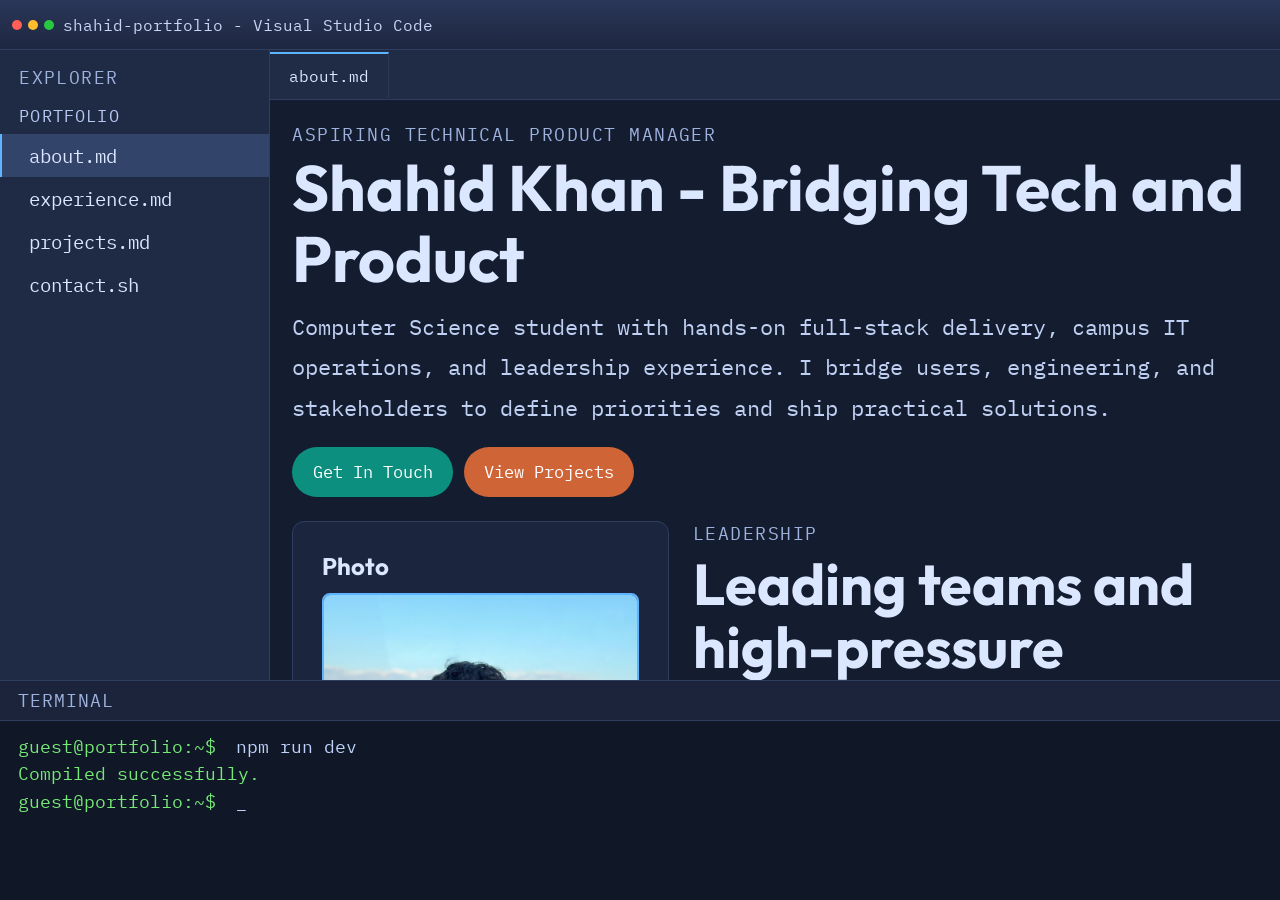
==== index.html @ 0baa0e64 "reformat" ====
<!doctype html>
<html lang="en">
  <head>
    <meta charset="UTF-8" />
    <meta name="viewport" content="width=device-width, initial-scale=1.0" />
    <title>about.md | Shahid Khan</title>
    <meta name="description" content="About Shahid Khan." />
    <link rel="preconnect" href="https://fonts.googleapis.com" />
    <link rel="preconnect" href="https://fonts.gstatic.com" crossorigin />
    <link
      href="https://fonts.googleapis.com/css2?family=Outfit:wght@400;500;700;800&family=IBM+Plex+Mono:wght@400;500&display=swap"
      rel="stylesheet"
    />
    <link rel="stylesheet" href="assets/css/main.css" />
  </head>
  <body>
    <div class="ide-bg" aria-hidden="true"></div>

    <div class="app-shell">
      <header class="title-bar">
        <div class="title-meta">
          <div class="window-dots" aria-hidden="true"><span></span><span></span><span></span></div>
          <p class="title-text">shahid-portfolio - Visual Studio Code</p>
        </div>
        <button class="explorer-toggle" id="explorerToggle" aria-label="Toggle explorer">Explorer</button>
      </header>

      <div class="workbench">
        <aside class="explorer" id="explorerPanel" aria-label="File explorer">
          <p class="explorer-header">Explorer</p>
          <p class="explorer-group">portfolio</p>
          <ul class="explorer-list">
            <li><a class="explorer-link" data-cmd="cat about.md" href="index.html">about.md</a></li>
            <li><a class="explorer-link" data-cmd="cat experience.md" href="experience.html">experience.md</a></li>
            <li><a class="explorer-link" data-cmd="cat projects.md" href="projects.html">projects.md</a></li>
            <li><a class="explorer-link" data-cmd="cat contact.sh" href="contact.html">contact.sh</a></li>
          </ul>
        </aside>

        <main class="editor">
          <div class="editor-tabs">
            <div class="editor-tab">about.md</div>
          </div>

          <div class="editor-content reveal">
            <p class="eyebrow">Aspiring Technical Product Manager</p>
            <h1>Shahid Khan - Bridging Tech and Product</h1>
            <p class="intro-text">
              Computer Science student with hands-on full-stack delivery, campus IT operations, and leadership experience.
              I bridge users, engineering, and stakeholders to define priorities and ship practical solutions.
            </p>

            <div class="hero-actions">
              <a class="btn btn-primary explorer-link" data-cmd="open contact.sh" href="contact.html">Get In Touch</a>
              <a class="btn btn-secondary explorer-link" data-cmd="open projects.md" href="projects.html">View Projects</a>
            </div>

            <div class="about-grid" style="margin-top: 1.5rem;">
              <!-- Left Column: Photo and Quick Snapshot -->
              <div class="about-left">
                <article class="hero-card photo-card">
                  <h3>Photo</h3>
                  <div class="photo-placeholder">
                    <img src="assets/images/professionalpfp.jpg" alt="Shahid Khan" />
                  </div>
                </article>

                <article class="hero-card" style="margin-top: 1.2rem;">
                  <h3>Quick Snapshot</h3>
                  <ul>
                    <li><strong>Location:</strong> New Paltz, NY</li>
                    <li><strong>Email:</strong> mrshahid2005@gmail.com</li>
                    <li><strong>Focus:</strong> Product and Project Management</li>
                    <li><strong>Strength:</strong> Cross-functional leadership</li>
                  </ul>
                </article>
              </div>

              <!-- Right Column: Leadership -->
              <div class="about-right">
                <div class="section-head">
                  <p class="eyebrow">Leadership</p>
                  <h2>Leading teams and high-pressure operations</h2>
                </div>

                <div class="card-grid two-up">
                  <article class="panel">
                    <h3>Muslim Student Association (MSA) - President</h3>
                    <p>Jan 2025 - Present</p>
                    <ul>
                      <li>Lead executive board operations, planning, and campus outreach.</li>
                      <li>Secured funding and organized initiatives including Charity Week.</li>
                    </ul>
                  </article>

                  <article class="panel">
                    <h3>First Aid Rescue Squad - EMS Volunteer</h3>
                    <p>Aug 2021 - Present</p>
                    <ul>
                      <li>Provide pre-hospital emergency care and patient stabilization support.</li>
                      <li>Coordinate with cross-functional responders during critical incidents.</li>
                    </ul>
                  </article>
                </div>
              </div>
            </div>
          </div>
        </main>
      </div>

      <section class="terminal">
        <div class="terminal-header">Terminal</div>
        <div class="terminal-content" id="terminalLog">
          <p><span class="prompt">guest@portfolio:~$</span> npm run dev</p>
          <p class="success">Compiled successfully.</p>
          <p><span class="prompt">guest@portfolio:~$</span> <span class="cursor">_</span></p>
        </div>
      </section>
    </div>

    <script src="assets/js/main.js"></script>
  </body>
</html>
---- assets/css/main.css ----
:root {
  --bg: #0f1422;
  --bg-2: #131a2d;
  --titlebar: #1e2740;
  --surface: #19233a;
  --surface-2: #1f2a44;
  --editor: #141c30;
  --terminal: #101827;
  --line: #2f3d61;
  --text: #dbe6ff;
  --muted: #9eb2de;
  --accent: #5fb4ff;
  --success: #77e877;
  --shadow: 0 22px 52px rgba(2, 6, 16, 0.5);
}

* {
  box-sizing: border-box;
}

html,
body {
  height: 100%;
}

body {
  margin: 0;
  font-family: "IBM Plex Mono", Consolas, monospace;
  color: var(--text);
  background:
    radial-gradient(circle at 12% 12%, #243357 0%, transparent 35%),
    radial-gradient(circle at 88% 88%, #173750 0%, transparent 30%),
    linear-gradient(155deg, var(--bg), var(--bg-2));
  overflow: hidden;
}

h1,
h2,
h3,
p,
ul {
  margin: 0;
}

.ide-bg {
  position: fixed;
  inset: 0;
  pointer-events: none;
  background: repeating-linear-gradient(
    to bottom,
    rgba(255, 255, 255, 0.02) 0,
    rgba(255, 255, 255, 0.02) 1px,
    transparent 2px,
    transparent 4px
  );
  z-index: -1;
}

.app-shell {
  width: 100vw;
  height: 100vh;
  margin: 0;
  display: grid;
  grid-template-rows: 50px 1fr 220px;
  border: none;
  border-radius: 0;
  overflow: hidden;
  box-shadow: none;
  background: var(--surface);
}

.title-bar {
  background: linear-gradient(180deg, #2a3759, var(--titlebar));
  border-bottom: 1px solid var(--line);
  display: flex;
  align-items: center;
  justify-content: space-between;
  padding: 0 12px;
}

.title-meta {
  display: flex;
  align-items: center;
  gap: 9px;
}

.window-dots {
  display: flex;
  gap: 6px;
}

.window-dots span {
  width: 10px;
  height: 10px;
  border-radius: 50%;
  display: inline-block;
}

.window-dots span:nth-child(1) {
  background: #ff5f56;
}

.window-dots span:nth-child(2) {
  background: #ffbd2e;
}

.window-dots span:nth-child(3) {
  background: #27c93f;
}

.title-text {
  font-size: 1rem;
  color: #c9d5f7;
}

.explorer-toggle {
  display: none;
  border: 1px solid var(--line);
  color: var(--text);
  background: #263455;
  border-radius: 8px;
  padding: 0.35rem 0.7rem;
  font: inherit;
}

.workbench {
  display: grid;
  grid-template-columns: 270px 1fr;
  min-height: 0;
}

.explorer {
  background: var(--surface-2);
  border-right: 1px solid var(--line);
  overflow-y: auto;
}

.explorer-header {
  padding: 1rem 1.2rem 0.56rem;
  font-size: 1.1rem;
  color: var(--muted);
  letter-spacing: 0.08em;
  text-transform: uppercase;
}

.explorer-group {
  padding: 0.44rem 1.2rem;
  font-size: 1.05rem;
  color: #b6c7f1;
  text-transform: uppercase;
  letter-spacing: 0.07em;
}

.explorer-list {
  list-style: none;
  padding: 0 0 0.5rem;
}

.explorer-link {
  display: block;
  padding: 0.56rem 1.2rem 0.56rem 1.7rem;
  color: var(--text);
  text-decoration: none;
  font-size: 1.2rem;
  border-left: 2px solid transparent;
  transition: background-color 150ms ease, border-color 150ms ease;
}

.explorer-link:hover {
  background: #2b395c;
}

.explorer-link.active {
  background: #33446b;
  border-left-color: var(--accent);
}

.editor {
  display: grid;
  grid-template-rows: 50px 1fr;
  min-width: 0;
  min-height: 0;
  background: var(--editor);
}

.editor-tabs {
  display: flex;
  align-items: center;
  border-bottom: 1px solid var(--line);
  background: #202b45;
}

.editor-tab {
  padding: 0.75rem 1.2rem;
  border-top: 2px solid var(--accent);
  border-right: 1px solid rgba(255, 255, 255, 0.06);
  font-size: 1rem;
}

.editor-content {
  overflow: auto;
  padding: 1.4rem;
}

.eyebrow {
  color: var(--muted);
  text-transform: uppercase;
  letter-spacing: 0.08em;
  font-size: 1.15rem;
  margin-bottom: 0.44rem;
}

h1,
h2 {
  font-family: "Outfit", "Segoe UI", sans-serif;
  line-height: 1.1;
  margin-bottom: 0.8rem;
}

h1 {
  font-size: clamp(2.5rem, 5vw, 4.25rem);
}

h2 {
  font-size: clamp(2.3rem, 4.5vw, 3.8rem);
}

.intro-text {
  font-size: 1.4rem;
  line-height: 1.8;
  color: #c0d0f2;
  margin-bottom: 1.2rem;
}

h3 {
  font-family: "Outfit", "Segoe UI", sans-serif;
  font-size: 1.5rem;
  margin-bottom: 0.7rem;
}

.lead,
.panel p {
  color: #c0d0f2;
  font-size: 1.4rem;
  line-height: 1.8;
}

.hero-grid,
.contact-wrap {
  display: grid;
  grid-template-columns: 1.2fr 0.8fr;
  gap: 1.2rem;
}

.about-grid {
  display: grid;
  grid-template-columns: 0.8fr 1.2fr;
  gap: 1.5rem;
}

.about-left {
  display: flex;
  flex-direction: column;
}

.about-right {
  display: flex;
  flex-direction: column;
}

.hero-actions {
  display: flex;
  flex-wrap: wrap;
  gap: 0.7rem;
  margin-top: 1.2rem;
}

.btn {
  text-decoration: none;
  border-radius: 999px;
  padding: 0.8rem 1.2rem;
  font-size: 1.05rem;
  border: 1px solid transparent;
}

.btn-primary {
  background: #0d8f7f;
  color: #fff;
}

.btn-secondary {
  background: #cf6537;
  color: #fff;
}

.hero-card,
.panel {
  border: 1px solid var(--line);
  border-radius: 12px;
  background: rgba(28, 39, 64, 0.9);
}

.hero-card {
  padding: 1.8rem;
}

.hero-card ul,
.panel ul {
  margin-top: 0.9rem;
  padding-left: 1.6rem;
}

.hero-card li,
.panel li {
  font-size: 1.2rem;
  line-height: 1.6;
  margin-bottom: 0.6rem;
}

.panel {
  padding: 2.2rem;
}

.panel p {
  font-size: 1.35rem;
  line-height: 1.8;
  margin-bottom: 0.8rem;
}

.section-head {
  margin-bottom: 1rem;
}

.photo-placeholder {
  width: 100%;
  aspect-ratio: 1;
  background: linear-gradient(135deg, #1f2a44 0%, #2f3d61 100%);
  border: 2px solid var(--accent);
  border-radius: 8px;
  display: flex;
  align-items: center;
  justify-content: center;
  overflow: hidden;
  margin-top: 0.8rem;
}

.photo-placeholder img {
  width: 100%;
  height: 100%;
  object-fit: cover;
  object-position: center;
}

.about-right .card-grid.two-up {
  grid-template-columns: 1fr;
}

.card-grid {
  display: grid;
  grid-template-columns: repeat(3, minmax(0, 1fr));
  gap: 1rem;
}

.card-grid.two-up {
  grid-template-columns: repeat(2, minmax(0, 1fr));
}

.skills {
  display: flex;
  flex-wrap: wrap;
  gap: 0.56rem;
}

.skills span {
  border: 1px solid var(--line);
  border-radius: 999px;
  padding: 0.4rem 0.75rem;
  font-size: 1rem;
  background: #1f2b45;
}

.contact-panel a {
  color: #7dc2ff;
}

/* Projects Dropdown Styles */
.projects-list {
  display: flex;
  flex-direction: column;
  gap: 1rem;
}

.project-item {
  border: 1px solid var(--line);
  border-radius: 12px;
  background: rgba(28, 39, 64, 0.9);
  overflow: hidden;
}

.project-header {
  width: 100%;
  display: flex;
  align-items: center;
  justify-content: space-between;
  padding: 1.6rem 1.8rem;
  border: none;
  background: rgba(28, 39, 64, 0.9);
  color: var(--text);
  font-family: "Outfit", "Segoe UI", sans-serif;
  font-size: 1.3rem;
  font-weight: 600;
  cursor: pointer;
  transition: background-color 200ms ease, color 200ms ease;
}

.project-header:hover {
  background: rgba(47, 61, 97, 0.9);
  color: var(--accent);
}

.winner-badge {
  display: inline-block;
  background: linear-gradient(135deg, #ffd700 0%, #ffed4e 100%);
  color: #1a1a1a;
  padding: 0.4rem 0.8rem;
  border-radius: 20px;
  font-size: 0.85rem;
  font-weight: 700;
  margin-left: 0.8rem;
  text-shadow: 0 1px 2px rgba(0, 0, 0, 0.1);
}

.project-toggle {
  font-size: 1rem;
  transition: transform 200ms ease;
  margin-left: 1rem;
  flex-shrink: 0;
}

.project-header.active .project-toggle {
  transform: rotate(180deg);
}

.project-content {
  max-height: 0;
  overflow: hidden;
  transition: max-height 300ms ease;
  background: rgba(20, 28, 48, 0.95);
  border-top: 1px solid var(--line);
}

.project-content.active {
  max-height: 4000px;
}

.project-content > * {
  padding: 0 1.8rem;
}

.project-content > :first-child {
  padding-top: 1.4rem;
}

.project-content > :last-child {
  padding-bottom: 1.4rem;
}

.project-intro {
  margin-bottom: 1.4rem;
}

.project-image {
  margin: 1.5rem 0;
  padding: 0 1.8rem;
}

.project-image img {
  width: 100%;
  max-width: 600px;
  height: auto;
  border-radius: 8px;
  border: 1px solid var(--line);
  display: block;
  margin: 0 auto;
}

.project-intro p {
  font-size: 1.35rem;
  line-height: 1.8;
  color: #c0d0f2;
  margin-bottom: 0.8rem;
}

.project-intro a {
  color: var(--accent);
  text-decoration: none;
}

.project-intro a:hover {
  text-decoration: underline;
}

.project-content h4 {
  font-family: "Outfit", "Segoe UI", sans-serif;
  font-size: 1.25rem;
  font-weight: 600;
  color: var(--accent);
  margin: 1.4rem 0 0.8rem 0;
}

.project-content h5 {
  font-family: "Outfit", "Segoe UI", sans-serif;
  font-size: 1.1rem;
  font-weight: 600;
  color: var(--text);
  margin: 0.8rem 0 0.6rem 0;
}

.project-content p {
  font-size: 1.2rem;
  line-height: 1.7;
  color: #c0d0f2;
  margin-bottom: 0.8rem;
}

.project-content ul {
  margin: 0.8rem 0;
  padding-left: 1.6rem;
}

.project-content li {
  font-size: 1.15rem;
  line-height: 1.6;
  color: #c0d0f2;
  margin-bottom: 0.6rem;
}

.project-content ol {
  margin: 0.8rem 0;
  padding-left: 1.6rem;
}

.project-content ol li {
  font-size: 1.15rem;
  line-height: 1.7;
  color: #c0d0f2;
  margin-bottom: 0.8rem;
}

.features-section {
  display: grid;
  grid-template-columns: 1fr;
  gap: 1.4rem;
  margin: 1rem 0;
}

.feature-group {
  padding: 1.2rem;
  background: rgba(15, 20, 34, 0.6);
  border-left: 3px solid var(--accent);
  border-radius: 6px;
}

.feature-group h5 {
  margin-top: 0;
}

.tech-table {
  width: 100%;
  border-collapse: collapse;
  margin: 1rem 0;
  font-size: 1.1rem;
}

.tech-table tr {
  border-bottom: 1px solid var(--line);
}

.tech-table tr:last-child {
  border-bottom: none;
}

.tech-table td {
  padding: 0.8rem;
  color: #c0d0f2;
}

.tech-table td:first-child {
  width: 140px;
  font-weight: 600;
  color: var(--accent);
}

.terminal {
  border-top: 1px solid var(--line);
  background: var(--terminal);
  display: grid;
  grid-template-rows: 40px 1fr;
}

.terminal-header {
  display: flex;
  align-items: center;
  padding: 0 1.1rem;
  font-size: 1.1rem;
  color: var(--muted);
  letter-spacing: 0.06em;
  text-transform: uppercase;
  border-bottom: 1px solid var(--line);
  background: #1b243a;
}

.terminal-content {
  overflow-y: auto;
  padding: 0.8rem 1.1rem;
}

.terminal-content p {
  font-size: 1.15rem;
  color: #bed2fc;
  margin-bottom: 0.22rem;
}

.prompt {
  color: var(--success);
  margin-right: 0.56rem;
}

.success {
  color: var(--success) !important;
}

.cursor {
  animation: blink 1s step-end infinite;
}

@keyframes blink {
  50% {
    opacity: 0;
  }
}

.reveal {
  opacity: 0;
  transform: translateY(10px);
  transition: opacity 420ms ease, transform 420ms ease;
}

.reveal.show {
  opacity: 1;
  transform: translateY(0);
}

@media (max-width: 960px) {
  .card-grid,
  .card-grid.two-up,
  .hero-grid,
  .contact-wrap,
  .about-grid {
    grid-template-columns: 1fr;
  }
}

@media (max-width: 760px) {
  .explorer-toggle {
    display: inline-block;
  }

  .workbench {
    grid-template-columns: 1fr;
  }

  .explorer {
    position: absolute;
    z-index: 20;
    top: 50px;
    left: 0;
    width: min(300px, 86vw);
    height: calc(100vh - 50px - 220px);
    transform: translateX(-100%);
    transition: transform 180ms ease;
    border-right: 1px solid var(--line);
    border-bottom: 1px solid var(--line);
  }

  .explorer.open {
    transform: translateX(0);
  }
}
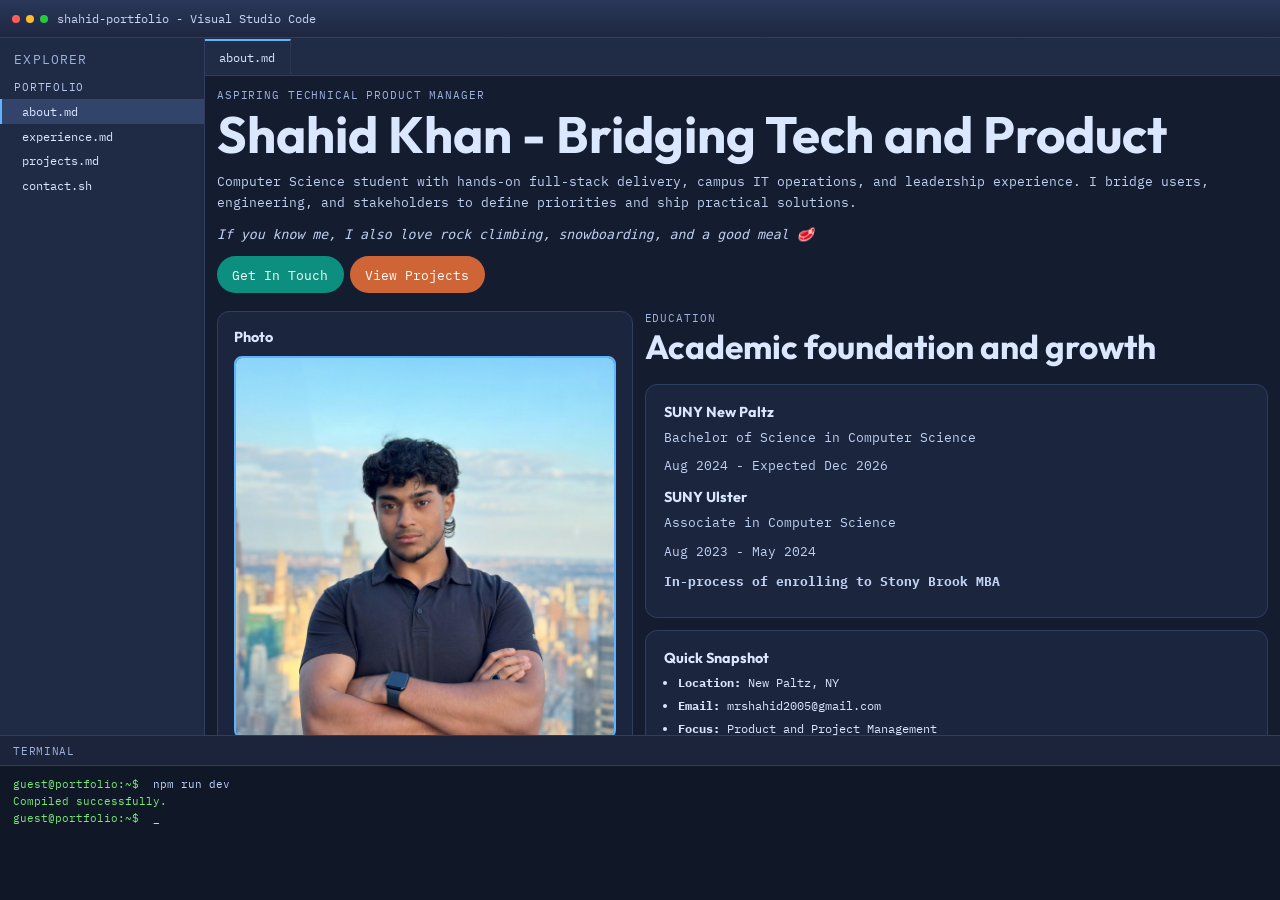
==== commit a0732860: "edits" ====
--- a/index.html
+++ b/index.html
@@ -49,6 +49,7 @@
               Computer Science student with hands-on full-stack delivery, campus IT operations, and leadership experience.
               I bridge users, engineering, and stakeholders to define priorities and ship practical solutions.
             </p>
+            <p class="intro-text"><em>If you know me, I also love rock climbing, snowboarding, and a good meal 🥩</em></p>
 
             <div class="hero-actions">
               <a class="btn btn-primary explorer-link" data-cmd="open contact.sh" href="contact.html">Get In Touch</a>
@@ -56,7 +57,7 @@
             </div>
 
             <div class="about-grid" style="margin-top: 1.5rem;">
-              <!-- Left Column: Photo and Quick Snapshot -->
+              <!-- Left Column: Photo -->
               <div class="about-left">
                 <article class="hero-card photo-card">
                   <h3>Photo</h3>
@@ -64,41 +65,33 @@
                     <img src="assets/images/professionalpfp.jpg" alt="Shahid Khan" />
                   </div>
                 </article>
-
-                <article class="hero-card" style="margin-top: 1.2rem;">
-                  <h3>Quick Snapshot</h3>
-                  <ul>
-                    <li><strong>Location:</strong> New Paltz, NY</li>
-                    <li><strong>Email:</strong> mrshahid2005@gmail.com</li>
-                    <li><strong>Focus:</strong> Product and Project Management</li>
-                    <li><strong>Strength:</strong> Cross-functional leadership</li>
-                  </ul>
-                </article>
               </div>
 
-              <!-- Right Column: Leadership -->
+              <!-- Right Column: Education -->
               <div class="about-right">
                 <div class="section-head">
-                  <p class="eyebrow">Leadership</p>
-                  <h2>Leading teams and high-pressure operations</h2>
+                  <p class="eyebrow">Education</p>
+                  <h2>Academic foundation and growth</h2>
                 </div>
 
                 <div class="card-grid two-up">
                   <article class="panel">
-                    <h3>Muslim Student Association (MSA) - President</h3>
-                    <p>Jan 2025 - Present</p>
-                    <ul>
-                      <li>Lead executive board operations, planning, and campus outreach.</li>
-                      <li>Secured funding and organized initiatives including Charity Week.</li>
-                    </ul>
+                    <h3>SUNY New Paltz</h3>
+                    <p>Bachelor of Science in Computer Science</p>
+                    <p>Aug 2024 - Expected Dec 2026</p>
+                    <h3 style="margin-top: 1rem;">SUNY Ulster</h3>
+                    <p>Associate in Computer Science</p>
+                    <p>Aug 2023 - May 2024</p>
+                    <p style="margin-top: 0.75rem;"><strong>In-process of enrolling to Stony Brook MBA</strong></p>
                   </article>
 
                   <article class="panel">
-                    <h3>First Aid Rescue Squad - EMS Volunteer</h3>
-                    <p>Aug 2021 - Present</p>
+                    <h3>Quick Snapshot</h3>
                     <ul>
-                      <li>Provide pre-hospital emergency care and patient stabilization support.</li>
-                      <li>Coordinate with cross-functional responders during critical incidents.</li>
+                      <li><strong>Location:</strong> New Paltz, NY</li>
+                      <li><strong>Email:</strong> mrshahid2005@gmail.com</li>
+                      <li><strong>Focus:</strong> Product and Project Management</li>
+                      <li><strong>Strength:</strong> Cross-functional leadership</li>
                     </ul>
                   </article>
                 </div>
--- a/assets/css/main.css
+++ b/assets/css/main.css
@@ -23,6 +23,10 @@
   height: 100%;
 }
 
+html {
+  font-size: 75%;
+}
+
 body {
   margin: 0;
   font-family: "IBM Plex Mono", Consolas, monospace;
@@ -61,7 +65,7 @@
   height: 100vh;
   margin: 0;
   display: grid;
-  grid-template-rows: 50px 1fr 220px;
+  grid-template-rows: 38px 1fr 165px;
   border: none;
   border-radius: 0;
   overflow: hidden;
@@ -90,8 +94,8 @@
 }
 
 .window-dots span {
-  width: 10px;
-  height: 10px;
+  width: 8px;
+  height: 8px;
   border-radius: 50%;
   display: inline-block;
 }
@@ -125,7 +129,7 @@
 
 .workbench {
   display: grid;
-  grid-template-columns: 270px 1fr;
+  grid-template-columns: 205px 1fr;
   min-height: 0;
 }
 
@@ -145,7 +149,7 @@
 
 .explorer-group {
   padding: 0.44rem 1.2rem;
-  font-size: 1.05rem;
+  font-size: 0.9rem;
   color: #b6c7f1;
   text-transform: uppercase;
   letter-spacing: 0.07em;
@@ -158,10 +162,10 @@
 
 .explorer-link {
   display: block;
-  padding: 0.56rem 1.2rem 0.56rem 1.7rem;
+  padding: 0.4rem 1.2rem 0.4rem 1.7rem;
   color: var(--text);
   text-decoration: none;
-  font-size: 1.2rem;
+  font-size: 1rem;
   border-left: 2px solid transparent;
   transition: background-color 150ms ease, border-color 150ms ease;
 }
@@ -177,7 +181,7 @@
 
 .editor {
   display: grid;
-  grid-template-rows: 50px 1fr;
+  grid-template-rows: 38px 1fr;
   min-width: 0;
   min-height: 0;
   background: var(--editor);
@@ -199,15 +203,15 @@
 
 .editor-content {
   overflow: auto;
-  padding: 1.4rem;
+  padding: 1rem;
 }
 
 .eyebrow {
   color: var(--muted);
   text-transform: uppercase;
   letter-spacing: 0.08em;
-  font-size: 1.15rem;
-  margin-bottom: 0.44rem;
+  font-size: 0.9rem;
+  margin-bottom: 0.3rem;
 }
 
 h1,
@@ -222,40 +226,40 @@
 }
 
 h2 {
-  font-size: clamp(2.3rem, 4.5vw, 3.8rem);
+  font-size: clamp(1.7rem, 3.5vw, 2.8rem);
 }
 
 .intro-text {
-  font-size: 1.4rem;
-  line-height: 1.8;
+  font-size: 1.1rem;
+  line-height: 1.6;
   color: #c0d0f2;
-  margin-bottom: 1.2rem;
+  margin-bottom: 0.9rem;
 }
 
 h3 {
   font-family: "Outfit", "Segoe UI", sans-serif;
-  font-size: 1.5rem;
-  margin-bottom: 0.7rem;
+  font-size: 1.2rem;
+  margin-bottom: 0.5rem;
 }
 
 .lead,
 .panel p {
   color: #c0d0f2;
-  font-size: 1.4rem;
-  line-height: 1.8;
+  font-size: 1.1rem;
+  line-height: 1.6;
 }
 
 .hero-grid,
 .contact-wrap {
   display: grid;
   grid-template-columns: 1.2fr 0.8fr;
-  gap: 1.2rem;
+  gap: 0.9rem;
 }
 
 .about-grid {
   display: grid;
   grid-template-columns: 0.8fr 1.2fr;
-  gap: 1.5rem;
+  gap: 1rem;
 }
 
 .about-left {
@@ -271,8 +275,8 @@
 .hero-actions {
   display: flex;
   flex-wrap: wrap;
-  gap: 0.7rem;
-  margin-top: 1.2rem;
+  gap: 0.5rem;
+  margin-top: 0.8rem;
 }
 
 .btn {
@@ -301,34 +305,34 @@
 }
 
 .hero-card {
-  padding: 1.8rem;
+  padding: 1.3rem;
 }
 
 .hero-card ul,
 .panel ul {
-  margin-top: 0.9rem;
-  padding-left: 1.6rem;
+  margin-top: 0.6rem;
+  padding-left: 1.2rem;
 }
 
 .hero-card li,
 .panel li {
-  font-size: 1.2rem;
+  font-size: 1rem;
+  line-height: 1.5;
+  margin-bottom: 0.4rem;
+}
+
+.panel {
+  padding: 1.5rem;
+}
+
+.panel p {
+  font-size: 1.1rem;
   line-height: 1.6;
   margin-bottom: 0.6rem;
 }
 
-.panel {
-  padding: 2.2rem;
-}
-
-.panel p {
-  font-size: 1.35rem;
-  line-height: 1.8;
-  margin-bottom: 0.8rem;
-}
-
 .section-head {
-  margin-bottom: 1rem;
+  margin-bottom: 0.7rem;
 }
 
 .photo-placeholder {
@@ -379,6 +383,42 @@
   background: #1f2b45;
 }
 
+/* Reorganized Skills with Categories */
+.skills-container {
+  display: flex;
+  flex-direction: column;
+  gap: 1.1rem;
+}
+
+.skill-category {
+  border-left: 3px solid var(--accent);
+  padding: 0.8rem 0 0.8rem 1rem;
+}
+
+.skill-category h4 {
+  font-family: "Outfit", "Segoe UI", sans-serif;
+  font-size: 1rem;
+  font-weight: 600;
+  color: var(--accent);
+  margin: 0 0 0.6rem 0;
+  text-transform: uppercase;
+  letter-spacing: 0.05em;
+}
+
+.category-skills {
+  display: flex;
+  flex-wrap: wrap;
+  gap: 0.56rem;
+}
+
+.category-skills span {
+  border: 1px solid var(--line);
+  border-radius: 999px;
+  padding: 0.4rem 0.75rem;
+  font-size: 1rem;
+  background: #1f2b45;
+}
+
 .contact-panel a {
   color: #7dc2ff;
 }
@@ -402,12 +442,12 @@
   display: flex;
   align-items: center;
   justify-content: space-between;
-  padding: 1.6rem 1.8rem;
+  padding: 1.1rem 1.3rem;
   border: none;
   background: rgba(28, 39, 64, 0.9);
   color: var(--text);
   font-family: "Outfit", "Segoe UI", sans-serif;
-  font-size: 1.3rem;
+  font-size: 1.1rem;
   font-weight: 600;
   cursor: pointer;
   transition: background-color 200ms ease, color 200ms ease;
@@ -430,6 +470,11 @@
   text-shadow: 0 1px 2px rgba(0, 0, 0, 0.1);
 }
 
+.win-highlight {
+  color: #ffd700;
+  font-weight: 700;
+}
+
 .project-toggle {
   font-size: 1rem;
   transition: transform 200ms ease;
@@ -454,24 +499,24 @@
 }
 
 .project-content > * {
-  padding: 0 1.8rem;
+  padding: 0 1.3rem;
 }
 
 .project-content > :first-child {
-  padding-top: 1.4rem;
+  padding-top: 1rem;
 }
 
 .project-content > :last-child {
-  padding-bottom: 1.4rem;
+  padding-bottom: 1rem;
 }
 
 .project-intro {
-  margin-bottom: 1.4rem;
+  margin-bottom: 1rem;
 }
 
 .project-image {
-  margin: 1.5rem 0;
-  padding: 0 1.8rem;
+  margin: 1rem 0;
+  padding: 0 1.3rem;
 }
 
 .project-image img {
@@ -485,10 +530,10 @@
 }
 
 .project-intro p {
-  font-size: 1.35rem;
-  line-height: 1.8;
+  font-size: 1.1rem;
+  line-height: 1.6;
   color: #c0d0f2;
-  margin-bottom: 0.8rem;
+  margin-bottom: 0.6rem;
 }
 
 .project-intro a {
@@ -502,60 +547,60 @@
 
 .project-content h4 {
   font-family: "Outfit", "Segoe UI", sans-serif;
-  font-size: 1.25rem;
+  font-size: 1.05rem;
   font-weight: 600;
   color: var(--accent);
-  margin: 1.4rem 0 0.8rem 0;
+  margin: 1rem 0 0.6rem 0;
 }
 
 .project-content h5 {
   font-family: "Outfit", "Segoe UI", sans-serif;
-  font-size: 1.1rem;
+  font-size: 0.95rem;
   font-weight: 600;
   color: var(--text);
-  margin: 0.8rem 0 0.6rem 0;
+  margin: 0.6rem 0 0.4rem 0;
 }
 
 .project-content p {
-  font-size: 1.2rem;
-  line-height: 1.7;
-  color: #c0d0f2;
-  margin-bottom: 0.8rem;
-}
-
-.project-content ul {
-  margin: 0.8rem 0;
-  padding-left: 1.6rem;
-}
-
-.project-content li {
-  font-size: 1.15rem;
-  line-height: 1.6;
+  font-size: 0.95rem;
+  line-height: 1.5;
   color: #c0d0f2;
   margin-bottom: 0.6rem;
 }
 
+.project-content ul {
+  margin: 0.6rem 0;
+  padding-left: 1.2rem;
+}
+
+.project-content li {
+  font-size: 0.95rem;
+  line-height: 1.5;
+  color: #c0d0f2;
+  margin-bottom: 0.4rem;
+}
+
 .project-content ol {
-  margin: 0.8rem 0;
-  padding-left: 1.6rem;
+  margin: 0.6rem 0;
+  padding-left: 1.2rem;
 }
 
 .project-content ol li {
-  font-size: 1.15rem;
-  line-height: 1.7;
+  font-size: 0.95rem;
+  line-height: 1.5;
   color: #c0d0f2;
-  margin-bottom: 0.8rem;
+  margin-bottom: 0.5rem;
 }
 
 .features-section {
   display: grid;
   grid-template-columns: 1fr;
-  gap: 1.4rem;
-  margin: 1rem 0;
+  gap: 1rem;
+  margin: 0.7rem 0;
 }
 
 .feature-group {
-  padding: 1.2rem;
+  padding: 0.9rem;
   background: rgba(15, 20, 34, 0.6);
   border-left: 3px solid var(--accent);
   border-radius: 6px;
@@ -595,14 +640,14 @@
   border-top: 1px solid var(--line);
   background: var(--terminal);
   display: grid;
-  grid-template-rows: 40px 1fr;
+  grid-template-rows: 30px 1fr;
 }
 
 .terminal-header {
   display: flex;
   align-items: center;
   padding: 0 1.1rem;
-  font-size: 1.1rem;
+  font-size: 0.95rem;
   color: var(--muted);
   letter-spacing: 0.06em;
   text-transform: uppercase;
@@ -616,9 +661,9 @@
 }
 
 .terminal-content p {
-  font-size: 1.15rem;
+  font-size: 0.95rem;
   color: #bed2fc;
-  margin-bottom: 0.22rem;
+  margin-bottom: 0.2rem;
 }
 
 .prompt {
@@ -673,10 +718,10 @@
   .explorer {
     position: absolute;
     z-index: 20;
-    top: 50px;
+    top: 38px;
     left: 0;
     width: min(300px, 86vw);
-    height: calc(100vh - 50px - 220px);
+    height: calc(100vh - 38px - 165px);
     transform: translateX(-100%);
     transition: transform 180ms ease;
     border-right: 1px solid var(--line);
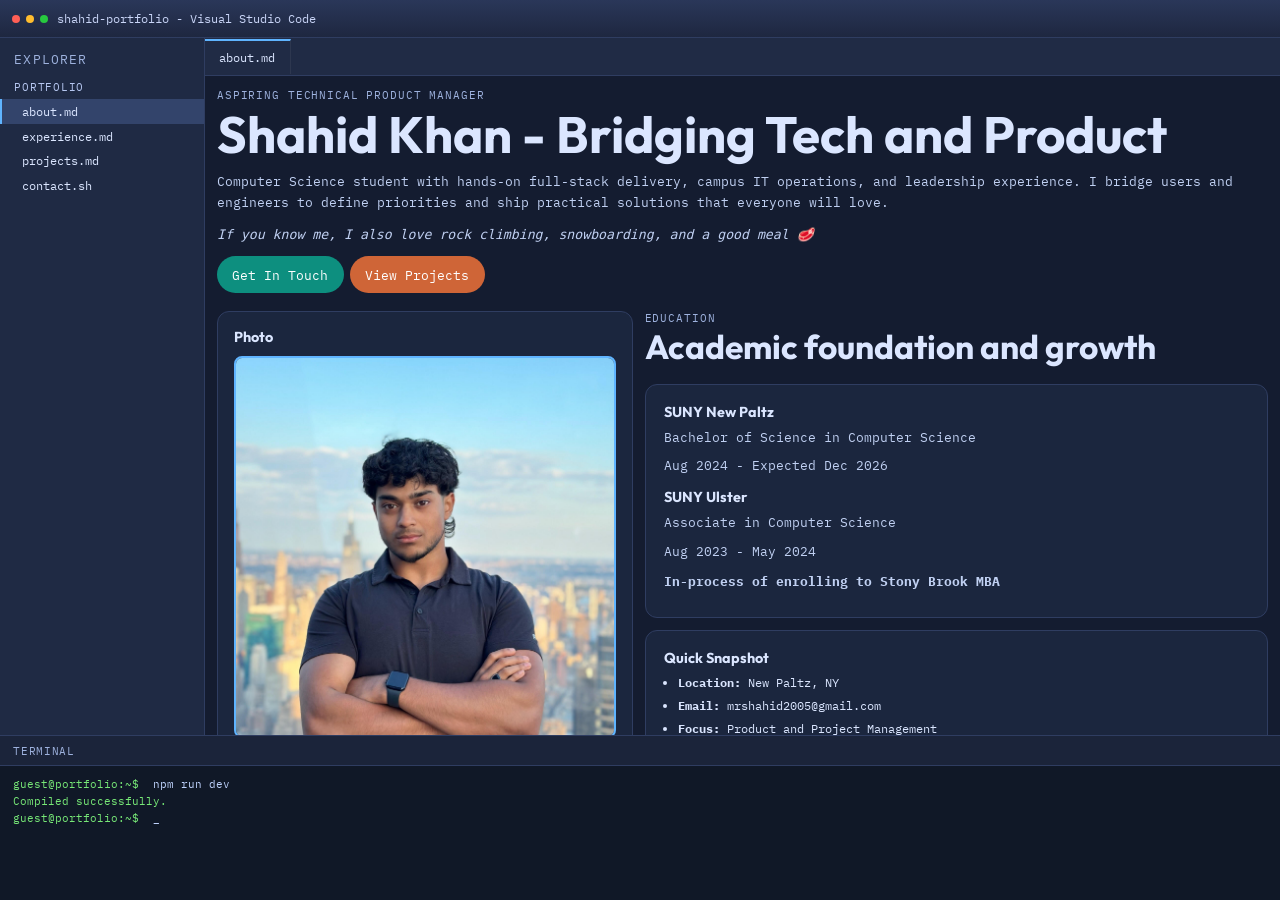
==== commit c8bda07b: "mistype" ====
--- a/index.html
+++ b/index.html
@@ -47,7 +47,7 @@
             <h1>Shahid Khan - Bridging Tech and Product</h1>
             <p class="intro-text">
               Computer Science student with hands-on full-stack delivery, campus IT operations, and leadership experience.
-              I bridge users, engineering, and stakeholders to define priorities and ship practical solutions.
+              I bridge users and engineers to define priorities and ship practical solutions that everyone will love.
             </p>
             <p class="intro-text"><em>If you know me, I also love rock climbing, snowboarding, and a good meal 🥩</em></p>
 
